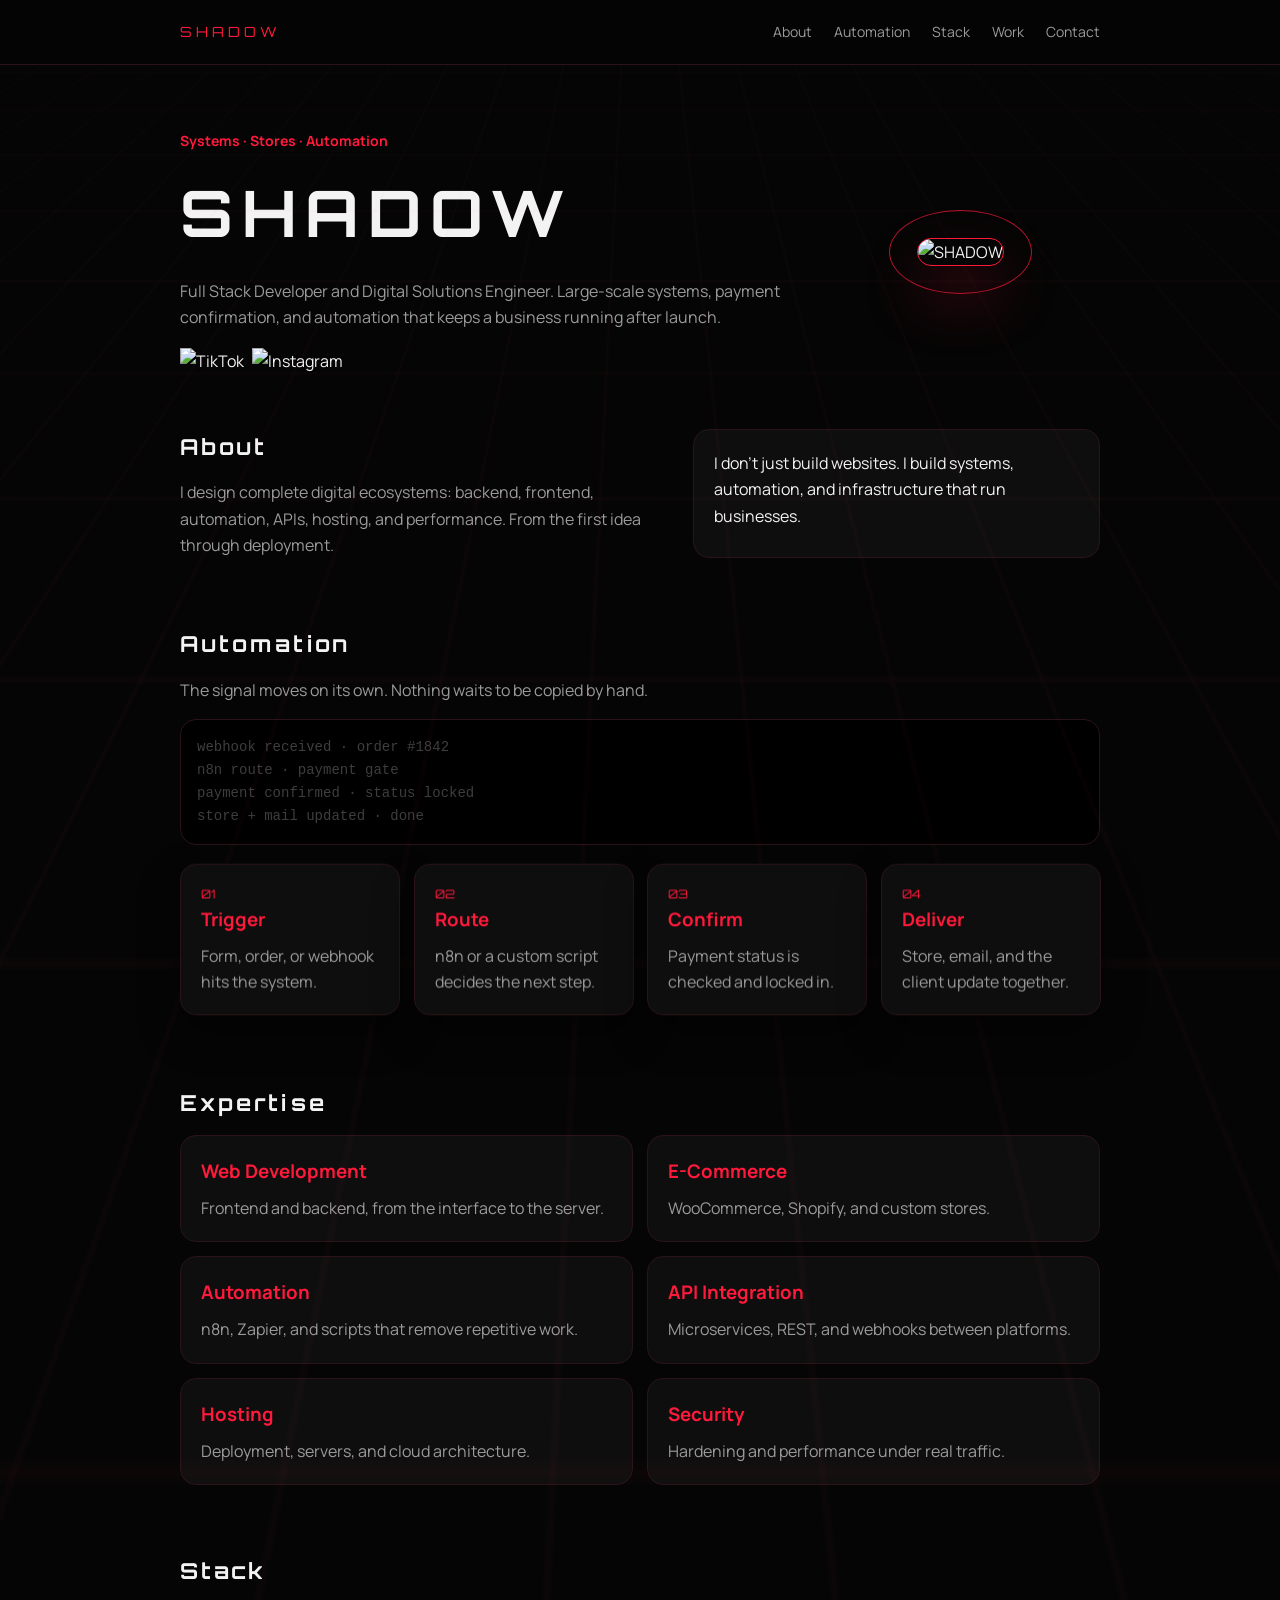
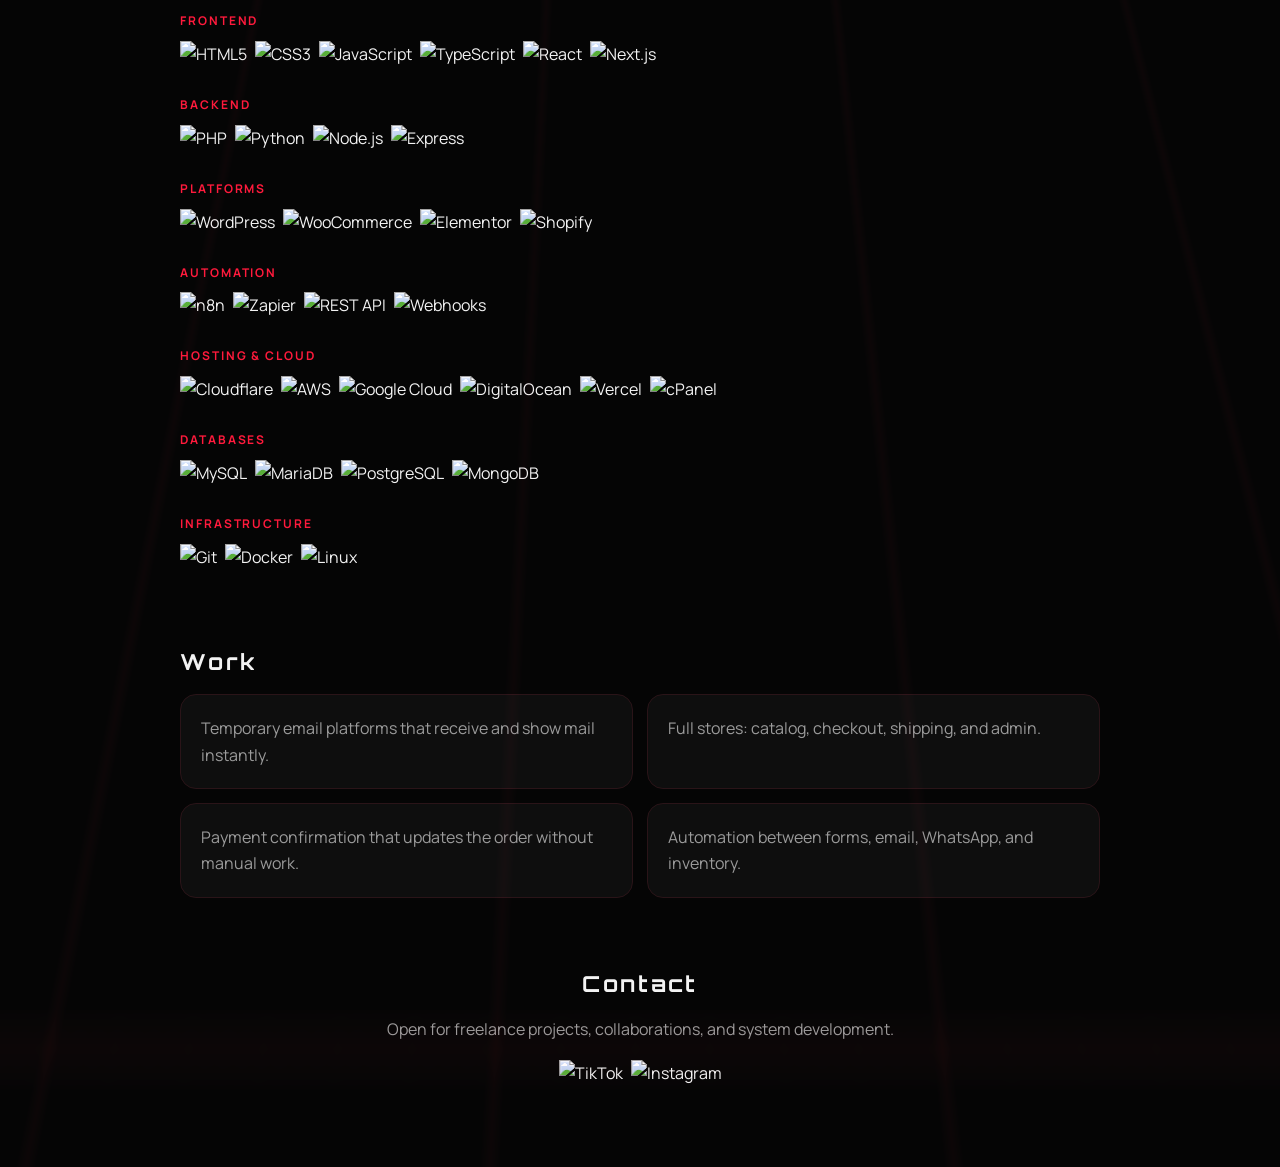
==== index.html @ a640f0ee "Add files via upload" ====
<!DOCTYPE html>
<html lang="en">
<head>
  <meta charset="UTF-8" />
  <meta name="viewport" content="width=device-width, initial-scale=1" />
  <title>SHADOW</title>
  <link href="https://fonts.googleapis.com/css2?family=Manrope:wght@400;600;700&family=Orbitron:wght@700;800&display=swap" rel="stylesheet" />
  <style>
    :root { --bg:#050505; --surface:#101010; --fg:#f3f3f3; --muted:#9b9b9b; --red:#ff1a3c; --border:#2a1418; }
    * { box-sizing: border-box; margin: 0; padding: 0; }
    body { background: var(--bg); color: var(--fg); font-family: Manrope, sans-serif; line-height: 1.65; overflow-x: hidden; }
    a { color: inherit; text-decoration: none; }
    .gridbg { position: fixed; inset: 0; pointer-events: none; opacity: .35; background-image: linear-gradient(rgba(255,26,60,.08) 1px, transparent 1px), linear-gradient(90deg, rgba(255,26,60,.08) 1px, transparent 1px); background-size: 48px 48px; transform: perspective(600px) rotateX(62deg) translateY(-18%); transform-origin: center top; }
    header { position: sticky; top: 0; z-index: 5; background: rgba(5,5,5,.92); border-bottom: 1px solid var(--border); backdrop-filter: blur(12px); }
    .wrap { max-width: 960px; margin: 0 auto; padding: 0 20px; position: relative; }
    .bar { display: flex; justify-content: space-between; align-items: center; min-height: 64px; }
    .mark, h1, h2 { font-family: Orbitron, sans-serif; }
    .mark { letter-spacing: .28em; color: var(--red); font-size: 14px; }
    nav { display: flex; gap: 22px; }
    nav a { color: var(--muted); font-size: 14px; }
    .hero { display: grid; gap: 36px; align-items: center; padding: 64px 0 20px; }
    .kicker { color: var(--red); font-weight: 700; font-size: 14px; }
    h1 { letter-spacing: .14em; font-size: clamp(42px, 8vw, 64px); margin: 8px 0 12px; }
    h2 { letter-spacing: .14em; font-size: 22px; margin-bottom: 14px; }
    .muted { color: var(--muted); }
    .stage { perspective: 900px; display: flex; justify-content: center; }
    .card3d { position: relative; transform-style: preserve-3d; animation: floaty 6s ease-in-out infinite; }
    .avatar { width: 260px; height: 320px; object-fit: cover; object-position: top; border-radius: 24px; border: 1px solid var(--red); box-shadow: 0 30px 60px rgba(255,26,60,.28); }
    .ring { position: absolute; inset: -28px; border: 1px solid rgba(255,26,60,.7); border-radius: 50%; animation: orbit 7s linear infinite; }
    .log { margin-top: 16px; border: 1px solid var(--border); border-radius: 16px; background: #000; padding: 16px; font-family: ui-monospace, monospace; font-size: 14px; }
    .log p { opacity: .25; animation: log-cycle 8s linear infinite; }
    .log p:nth-child(2) { animation-delay: 2s; }
    .log p:nth-child(3) { animation-delay: 4s; }
    .log p:nth-child(4) { animation-delay: 6s; }
    @keyframes floaty { 0%,100% { transform: rotateY(-24deg) rotateX(12deg) translateY(0); } 50% { transform: rotateY(18deg) rotateX(2deg) translateY(-16px); } }
    @keyframes orbit { from { transform: rotateX(72deg) rotateZ(0deg); } to { transform: rotateX(72deg) rotateZ(360deg); } }
    @keyframes log-cycle { 0%,12% { opacity:.25; color:#9b9b9b; } 18%,38% { opacity:1; color:#ff1a3c; } 48%,100% { opacity:.35; color:#f3f3f3; } }
    section { padding: 34px 0; }
    .cards, .flow { display: grid; gap: 14px; }
    .box { background: rgba(16,16,16,.92); border: 1px solid var(--border); border-radius: 16px; padding: 20px; }
    .box h3 { color: var(--red); margin-bottom: 8px; }
    .flow article { transform: rotateX(8deg); box-shadow: 0 18px 40px rgba(0,0,0,.45); }
    .num { font-family: Orbitron, sans-serif; color: var(--red); font-size: 12px; }
    .badges, .social { display: flex; flex-wrap: wrap; gap: 8px; }
    .badges img, .social img { height: 32px; }
    .group { margin-top: 22px; }
    .group h3 { color: var(--red); font-size: 12px; letter-spacing: .16em; text-transform: uppercase; margin-bottom: 10px; }
    .contact { text-align: center; padding-bottom: 80px; }
    .social { justify-content: center; margin-top: 18px; }
    @media (min-width: 800px) {
      .hero { grid-template-columns: 1fr 280px; }
      .cards { grid-template-columns: 1fr 1fr; }
      .flow { grid-template-columns: repeat(4, 1fr); }
      .about { display: grid; grid-template-columns: 1.1fr .9fr; gap: 16px; }
    }
    @media (max-width: 700px) { nav { display: none; } .avatar { width: 200px; height: 250px; } }
  </style>
</head>
<body>
  <div class="gridbg"></div>
  <header>
    <div class="wrap bar">
      <a class="mark" href="#top">SHADOW</a>
      <nav>
        <a href="#about">About</a>
        <a href="#flow">Automation</a>
        <a href="#stack">Stack</a>
        <a href="#work">Work</a>
        <a href="#contact">Contact</a>
      </nav>
    </div>
  </header>
  <main id="top" class="wrap">
    <section class="hero">
      <div>
        <p class="kicker">Systems · Stores · Automation</p>
        <h1>SHADOW</h1>
        <p class="muted">Full Stack Developer and Digital Solutions Engineer. Large-scale systems, payment confirmation, and automation that keeps a business running after launch.</p>
        <div class="social" style="justify-content:flex-start">
          <a href="https://www.tiktok.com/@shadow1s10" target="_blank" rel="noreferrer"><img alt="TikTok" src="https://img.shields.io/badge/TikTok-000000?style=for-the-badge&logo=tiktok&logoColor=white" /></a>
          <a href="https://www.instagram.com/shadow1s10" target="_blank" rel="noreferrer"><img alt="Instagram" src="https://img.shields.io/badge/Instagram-E4405F?style=for-the-badge&logo=instagram&logoColor=white" /></a>
        </div>
      </div>
      <div class="stage">
        <div class="card3d">
          <div class="ring"></div>
          <img class="avatar" src="https://i.postimg.cc/wTJt56z7/Chat-GPT-Image-30-mayw-2026-08-23-37-s.png" alt="SHADOW" />
        </div>
      </div>
    </section>
    <section id="about" class="about">
      <div>
        <h2>About</h2>
        <p class="muted">I design complete digital ecosystems: backend, frontend, automation, APIs, hosting, and performance. From the first idea through deployment.</p>
      </div>
      <blockquote class="box">I don’t just build websites. I build systems, automation, and infrastructure that run businesses.</blockquote>
    </section>
    <section id="flow">
      <h2>Automation</h2>
      <p class="muted">The signal moves on its own. Nothing waits to be copied by hand.</p>
      <div class="log">
        <p>webhook received · order #1842</p>
        <p>n8n route · payment gate</p>
        <p>payment confirmed · status locked</p>
        <p>store + mail updated · done</p>
      </div>
      <div class="flow" style="margin-top:18px">
        <article class="box"><p class="num">01</p><h3>Trigger</h3><p class="muted">Form, order, or webhook hits the system.</p></article>
        <article class="box"><p class="num">02</p><h3>Route</h3><p class="muted">n8n or a custom script decides the next step.</p></article>
        <article class="box"><p class="num">03</p><h3>Confirm</h3><p class="muted">Payment status is checked and locked in.</p></article>
        <article class="box"><p class="num">04</p><h3>Deliver</h3><p class="muted">Store, email, and the client update together.</p></article>
      </div>
    </section>
    <section id="expertise">
      <h2>Expertise</h2>
      <div class="cards">
        <article class="box"><h3>Web Development</h3><p class="muted">Frontend and backend, from the interface to the server.</p></article>
        <article class="box"><h3>E-Commerce</h3><p class="muted">WooCommerce, Shopify, and custom stores.</p></article>
        <article class="box"><h3>Automation</h3><p class="muted">n8n, Zapier, and scripts that remove repetitive work.</p></article>
        <article class="box"><h3>API Integration</h3><p class="muted">Microservices, REST, and webhooks between platforms.</p></article>
        <article class="box"><h3>Hosting</h3><p class="muted">Deployment, servers, and cloud architecture.</p></article>
        <article class="box"><h3>Security</h3><p class="muted">Hardening and performance under real traffic.</p></article>
      </div>
    </section>
    <section id="stack">
      <h2>Stack</h2>
      <div class="group"><h3>Frontend</h3><div class="badges">
        <img alt="HTML5" src="https://img.shields.io/badge/HTML5-E34F26?style=for-the-badge&logo=html5&logoColor=white" />
        <img alt="CSS3" src="https://img.shields.io/badge/CSS3-1572B6?style=for-the-badge&logo=css3&logoColor=white" />
        <img alt="JavaScript" src="https://img.shields.io/badge/JavaScript-F7DF1E?style=for-the-badge&logo=javascript&logoColor=black" />
        <img alt="TypeScript" src="https://img.shields.io/badge/TypeScript-3178C6?style=for-the-badge&logo=typescript&logoColor=white" />
        <img alt="React" src="https://img.shields.io/badge/React-20232A?style=for-the-badge&logo=react&logoColor=61DAFB" />
        <img alt="Next.js" src="https://img.shields.io/badge/Next.js-000000?style=for-the-badge&logo=next.js&logoColor=white" />
      </div></div>
      <div class="group"><h3>Backend</h3><div class="badges">
        <img alt="PHP" src="https://img.shields.io/badge/PHP-777BB4?style=for-the-badge&logo=php&logoColor=white" />
        <img alt="Python" src="https://img.shields.io/badge/Python-3776AB?style=for-the-badge&logo=python&logoColor=white" />
        <img alt="Node.js" src="https://img.shields.io/badge/Node.js-339933?style=for-the-badge&logo=node.js&logoColor=white" />
        <img alt="Express" src="https://img.shields.io/badge/Express-000000?style=for-the-badge&logo=express&logoColor=white" />
      </div></div>
      <div class="group"><h3>Platforms</h3><div class="badges">
        <img alt="WordPress" src="https://img.shields.io/badge/WordPress-21759B?style=for-the-badge&logo=wordpress&logoColor=white" />
        <img alt="WooCommerce" src="https://img.shields.io/badge/WooCommerce-96588A?style=for-the-badge&logo=woocommerce&logoColor=white" />
        <img alt="Elementor" src="https://img.shields.io/badge/Elementor-92003B?style=for-the-badge&logo=elementor&logoColor=white" />
        <img alt="Shopify" src="https://img.shields.io/badge/Shopify-96BF48?style=for-the-badge&logo=shopify&logoColor=white" />
      </div></div>
      <div class="group"><h3>Automation</h3><div class="badges">
        <img alt="n8n" src="https://img.shields.io/badge/n8n-FF6D5A?style=for-the-badge" />
        <img alt="Zapier" src="https://img.shields.io/badge/Zapier-FF4A00?style=for-the-badge&logo=zapier&logoColor=white" />
        <img alt="REST API" src="https://img.shields.io/badge/REST%20API-02569B?style=for-the-badge" />
        <img alt="Webhooks" src="https://img.shields.io/badge/Webhooks-1E1E1E?style=for-the-badge" />
      </div></div>
      <div class="group"><h3>Hosting & Cloud</h3><div class="badges">
        <img alt="Cloudflare" src="https://img.shields.io/badge/Cloudflare-F38020?style=for-the-badge&logo=cloudflare&logoColor=white" />
        <img alt="AWS" src="https://img.shields.io/badge/AWS-FF9900?style=for-the-badge&logo=amazonaws&logoColor=white" />
        <img alt="Google Cloud" src="https://img.shields.io/badge/Google%20Cloud-4285F4?style=for-the-badge&logo=googlecloud&logoColor=white" />
        <img alt="DigitalOcean" src="https://img.shields.io/badge/DigitalOcean-0080FF?style=for-the-badge&logo=digitalocean&logoColor=white" />
        <img alt="Vercel" src="https://img.shields.io/badge/Vercel-000000?style=for-the-badge&logo=vercel&logoColor=white" />
        <img alt="cPanel" src="https://img.shields.io/badge/cPanel-FF6C2C?style=for-the-badge&logo=cpanel&logoColor=white" />
      </div></div>
      <div class="group"><h3>Databases</h3><div class="badges">
        <img alt="MySQL" src="https://img.shields.io/badge/MySQL-4479A1?style=for-the-badge&logo=mysql&logoColor=white" />
        <img alt="MariaDB" src="https://img.shields.io/badge/MariaDB-003545?style=for-the-badge&logo=mariadb&logoColor=white" />
        <img alt="PostgreSQL" src="https://img.shields.io/badge/PostgreSQL-316192?style=for-the-badge&logo=postgresql&logoColor=white" />
        <img alt="MongoDB" src="https://img.shields.io/badge/MongoDB-4EA94B?style=for-the-badge&logo=mongodb&logoColor=white" />
      </div></div>
      <div class="group"><h3>Infrastructure</h3><div class="badges">
        <img alt="Git" src="https://img.shields.io/badge/Git-F05032?style=for-the-badge&logo=git&logoColor=white" />
        <img alt="Docker" src="https://img.shields.io/badge/Docker-2496ED?style=for-the-badge&logo=docker&logoColor=white" />
        <img alt="Linux" src="https://img.shields.io/badge/Linux-FCC624?style=for-the-badge&logo=linux&logoColor=black" />
      </div></div>
    </section>
    <section id="work">
      <h2>Work</h2>
      <div class="cards">
        <div class="box muted">Temporary email platforms that receive and show mail instantly.</div>
        <div class="box muted">Full stores: catalog, checkout, shipping, and admin.</div>
        <div class="box muted">Payment confirmation that updates the order without manual work.</div>
        <div class="box muted">Automation between forms, email, WhatsApp, and inventory.</div>
      </div>
    </section>
    <section id="contact" class="contact">
      <h2>Contact</h2>
      <p class="muted">Open for freelance projects, collaborations, and system development.</p>
      <div class="social">
        <a href="https://www.tiktok.com/@shadow1s10" target="_blank" rel="noreferrer"><img alt="TikTok" src="https://img.shields.io/badge/TikTok-000000?style=for-the-badge&logo=tiktok&logoColor=white" /></a>
        <a href="https://www.instagram.com/shadow1s10" target="_blank" rel="noreferrer"><img alt="Instagram" src="https://img.shields.io/badge/Instagram-E4405F?style=for-the-badge&logo=instagram&logoColor=white" /></a>
      </div>
    </section>
  </main>
</body>
</html>
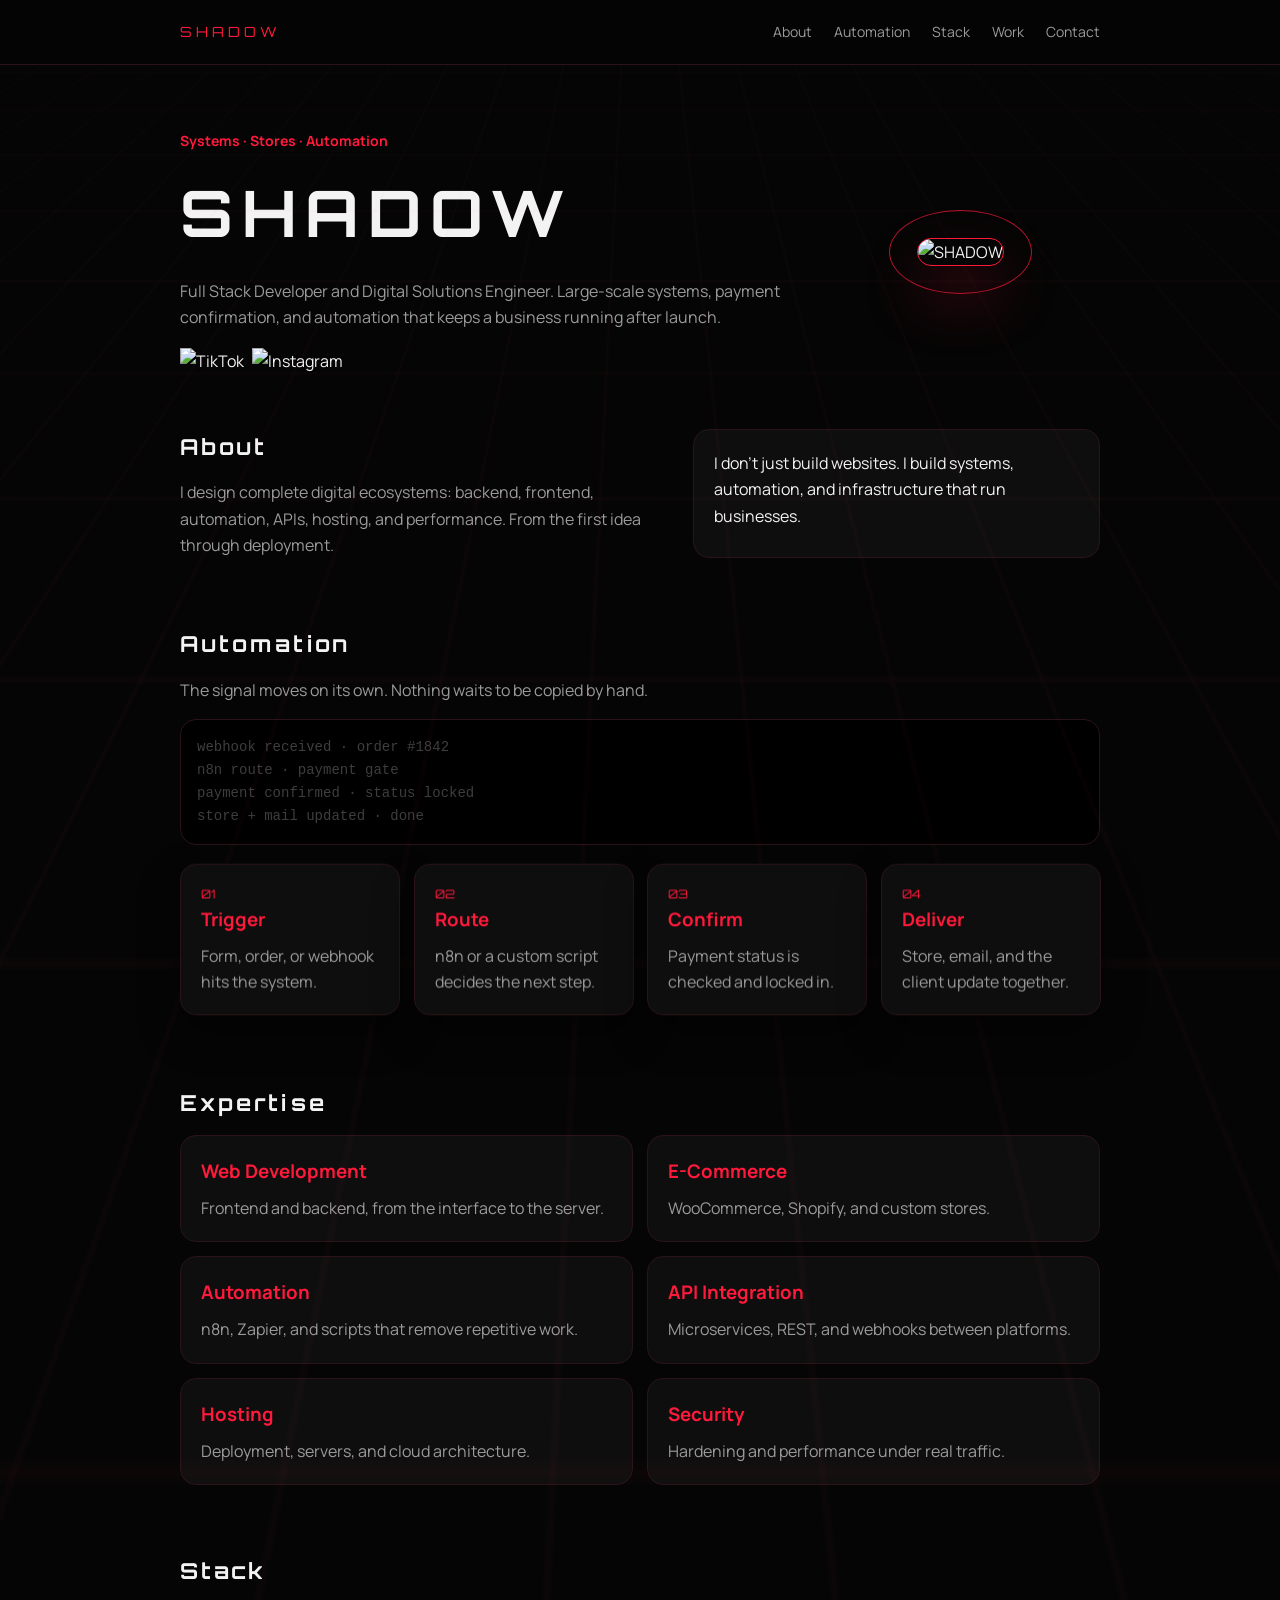
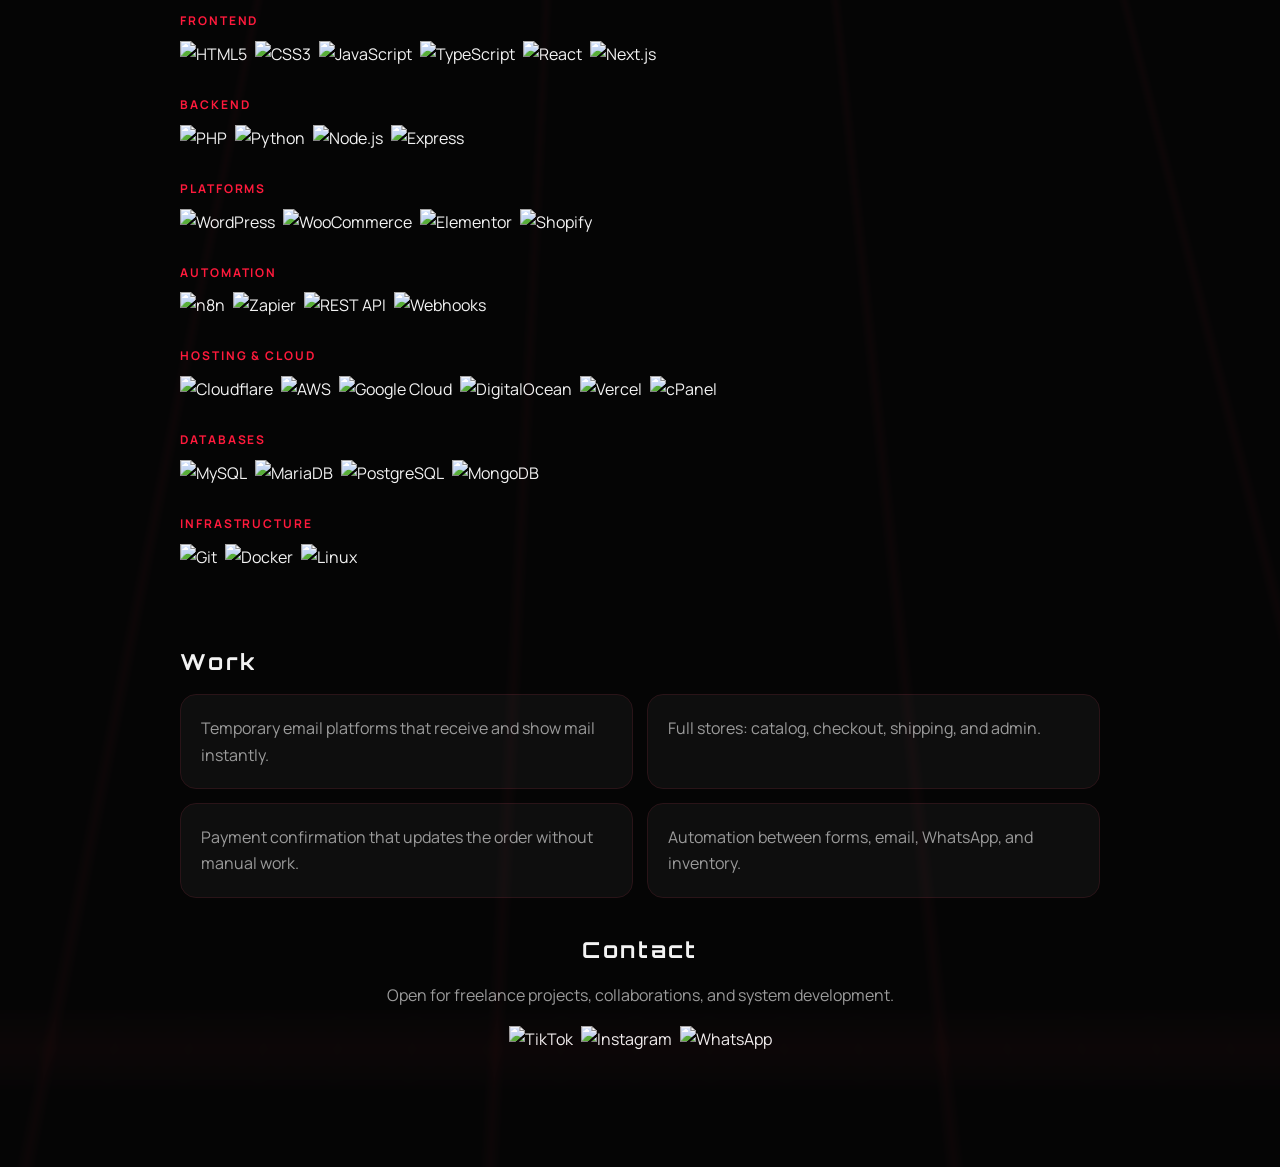
==== commit a6c80409: "Update index.html" ====
--- a/index.html
+++ b/index.html
@@ -178,15 +178,21 @@
         <div class="box muted">Payment confirmation that updates the order without manual work.</div>
         <div class="box muted">Automation between forms, email, WhatsApp, and inventory.</div>
       </div>
-    </section>
-    <section id="contact" class="contact">
-      <h2>Contact</h2>
-      <p class="muted">Open for freelance projects, collaborations, and system development.</p>
-      <div class="social">
-        <a href="https://www.tiktok.com/@shadow1s10" target="_blank" rel="noreferrer"><img alt="TikTok" src="https://img.shields.io/badge/TikTok-000000?style=for-the-badge&logo=tiktok&logoColor=white" /></a>
-        <a href="https://www.instagram.com/shadow1s10" target="_blank" rel="noreferrer"><img alt="Instagram" src="https://img.shields.io/badge/Instagram-E4405F?style=for-the-badge&logo=instagram&logoColor=white" /></a>
-      </div>
-    </section>
+   <section id="contact" class="contact">
+  <h2>Contact</h2>
+  <p class="muted">Open for freelance projects, collaborations, and system development.</p>
+  <div class="social">
+    <a href="https://www.tiktok.com/@shadow1s10" target="_blank" rel="noreferrer">
+      <img alt="TikTok" src="https://img.shields.io/badge/TikTok-000000?style=for-the-badge&logo=tiktok&logoColor=white" />
+    </a>
+    <a href="https://www.instagram.com/shadow1s10" target="_blank" rel="noreferrer">
+      <img alt="Instagram" src="https://img.shields.io/badge/Instagram-E4405F?style=for-the-badge&logo=instagram&logoColor=white" />
+    </a>
+    <a href="https://wa.me/shadow1s10" target="_blank" rel="noreferrer">
+      <img alt="WhatsApp" src="https://img.shields.io/badge/WhatsApp-25D366?style=for-the-badge&logo=whatsapp&logoColor=white" />
+    </a>
+  </div>
+</section>
   </main>
 </body>
 </html>
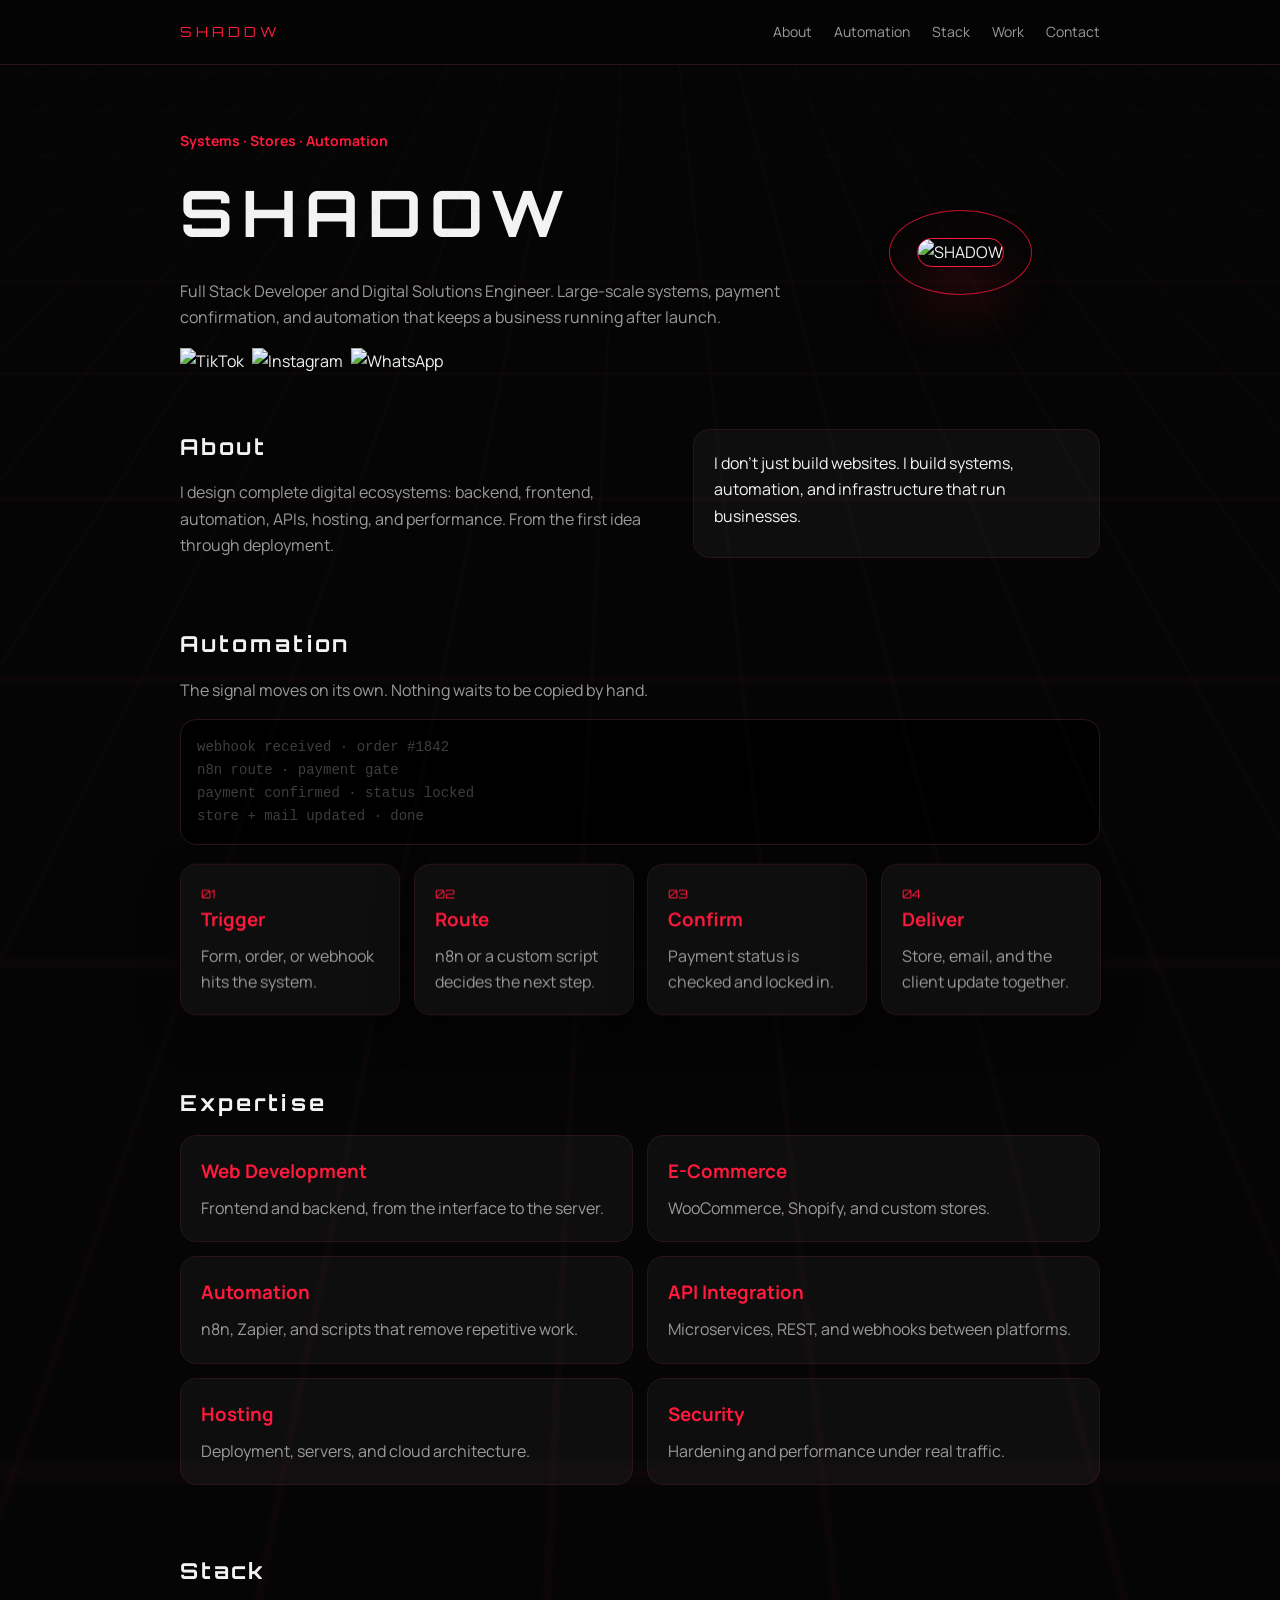
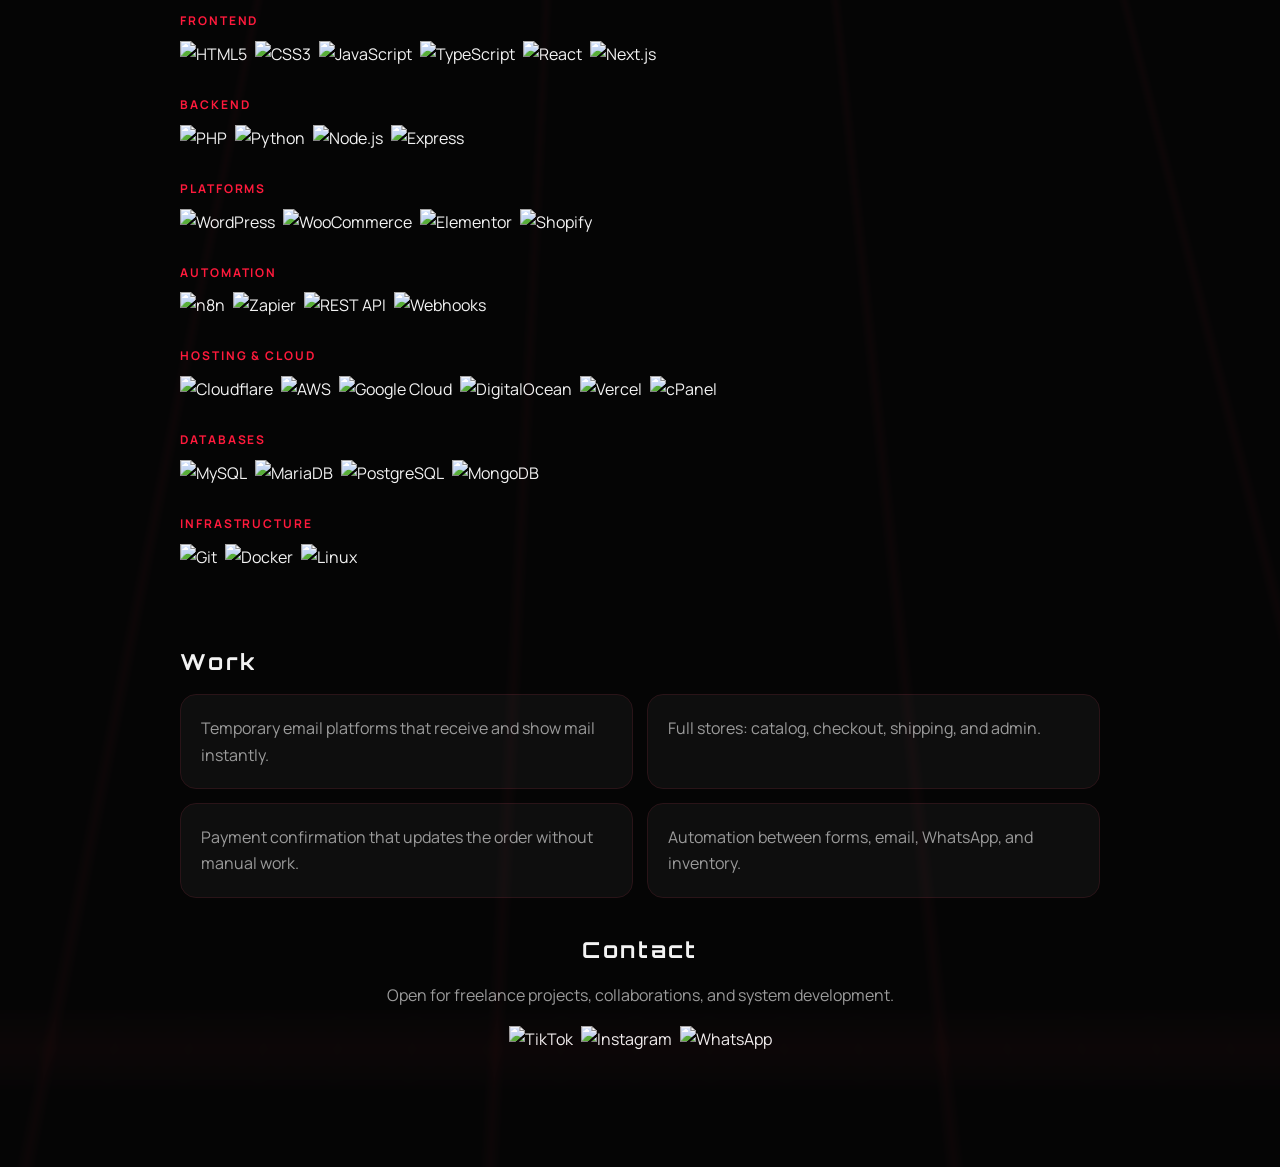
==== commit e5d14a97: "Update index.html" ====
--- a/index.html
+++ b/index.html
@@ -76,10 +76,17 @@
         <p class="kicker">Systems · Stores · Automation</p>
         <h1>SHADOW</h1>
         <p class="muted">Full Stack Developer and Digital Solutions Engineer. Large-scale systems, payment confirmation, and automation that keeps a business running after launch.</p>
-        <div class="social" style="justify-content:flex-start">
-          <a href="https://www.tiktok.com/@shadow1s10" target="_blank" rel="noreferrer"><img alt="TikTok" src="https://img.shields.io/badge/TikTok-000000?style=for-the-badge&logo=tiktok&logoColor=white" /></a>
-          <a href="https://www.instagram.com/shadow1s10" target="_blank" rel="noreferrer"><img alt="Instagram" src="https://img.shields.io/badge/Instagram-E4405F?style=for-the-badge&logo=instagram&logoColor=white" /></a>
-        </div>
+      <div class="social" style="justify-content:flex-start">
+  <a href="https://www.tiktok.com/@shadow1s10" target="_blank" rel="noreferrer">
+    <img alt="TikTok" src="https://img.shields.io/badge/TikTok-000000?style=for-the-badge&logo=tiktok&logoColor=white" />
+  </a>
+  <a href="https://www.instagram.com/shadow1s10" target="_blank" rel="noreferrer">
+    <img alt="Instagram" src="https://img.shields.io/badge/Instagram-E4405F?style=for-the-badge&logo=instagram&logoColor=white" />
+  </a>
+  <a href="https://wa.me/shadow1s10" target="_blank" rel="noreferrer">
+    <img alt="WhatsApp" src="https://img.shields.io/badge/WhatsApp-25D366?style=for-the-badge&logo=whatsapp&logoColor=white" />
+  </a>
+</div>
       </div>
       <div class="stage">
         <div class="card3d">
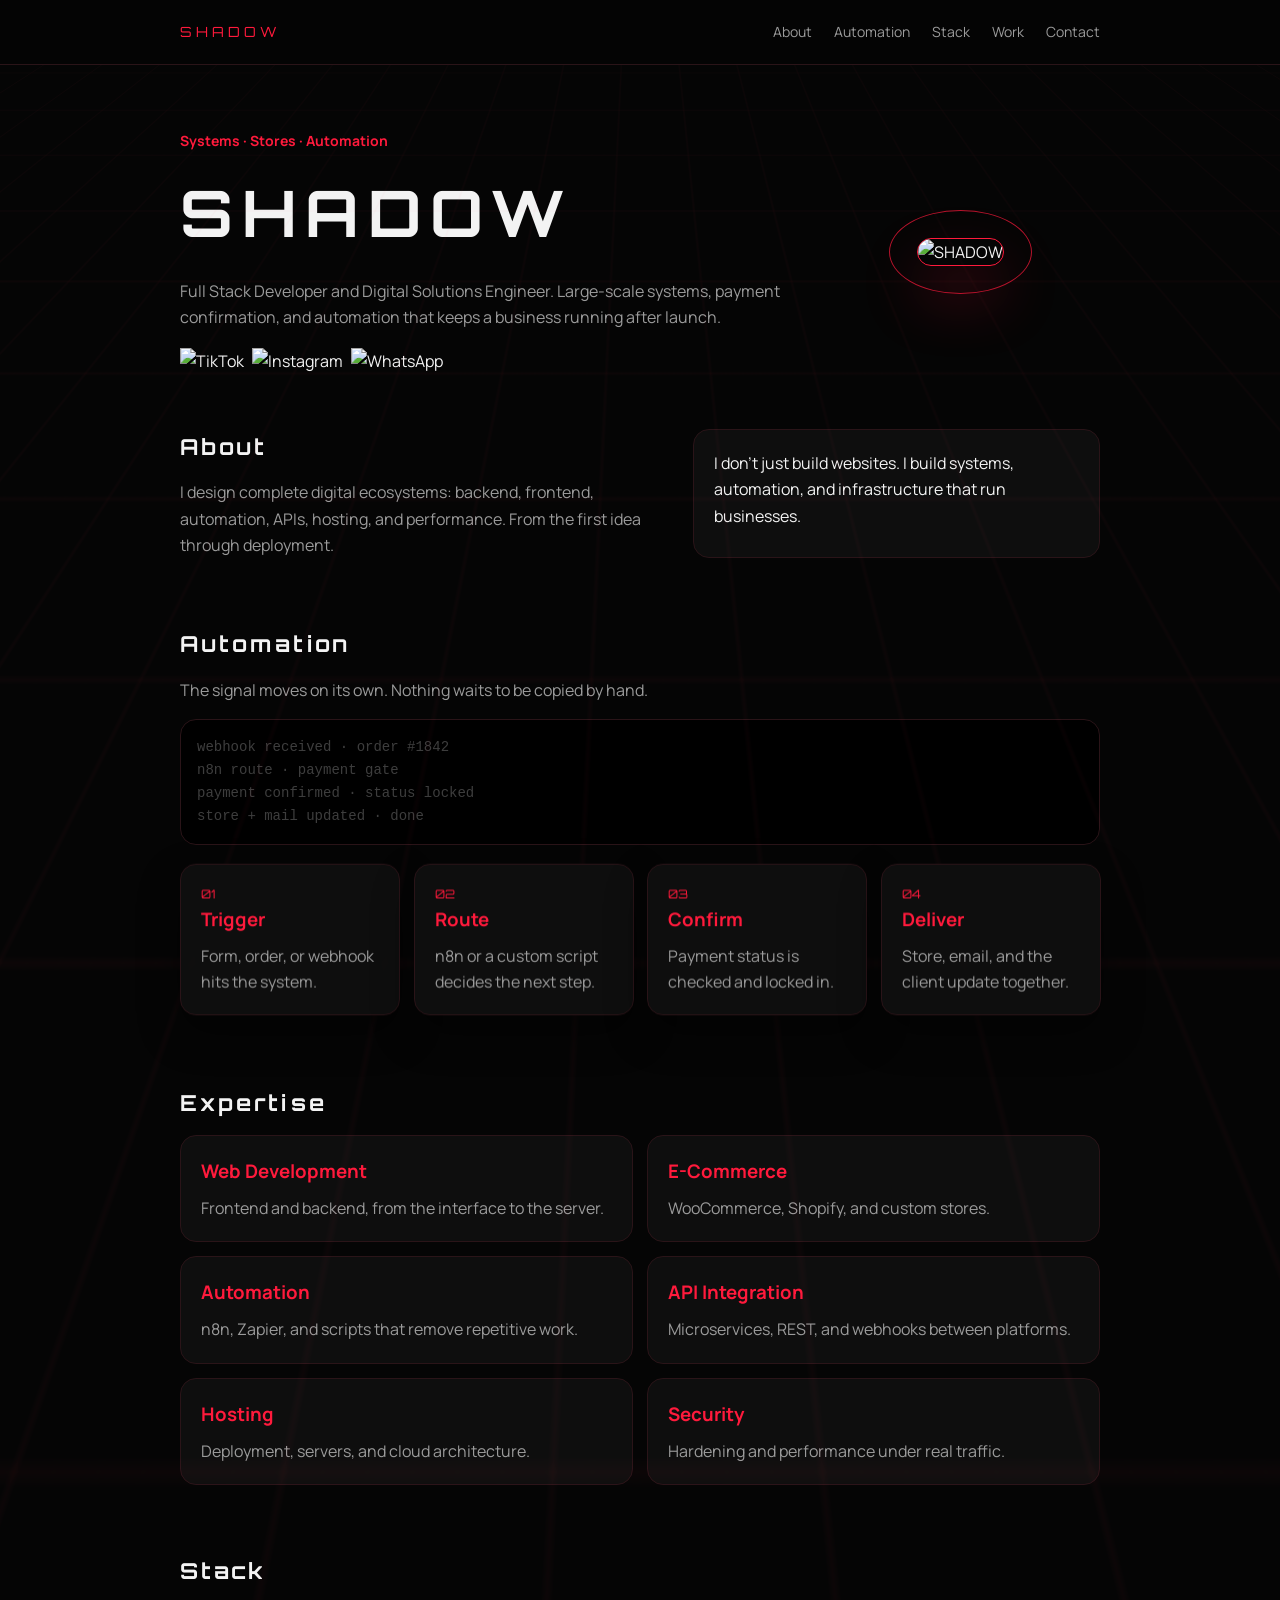
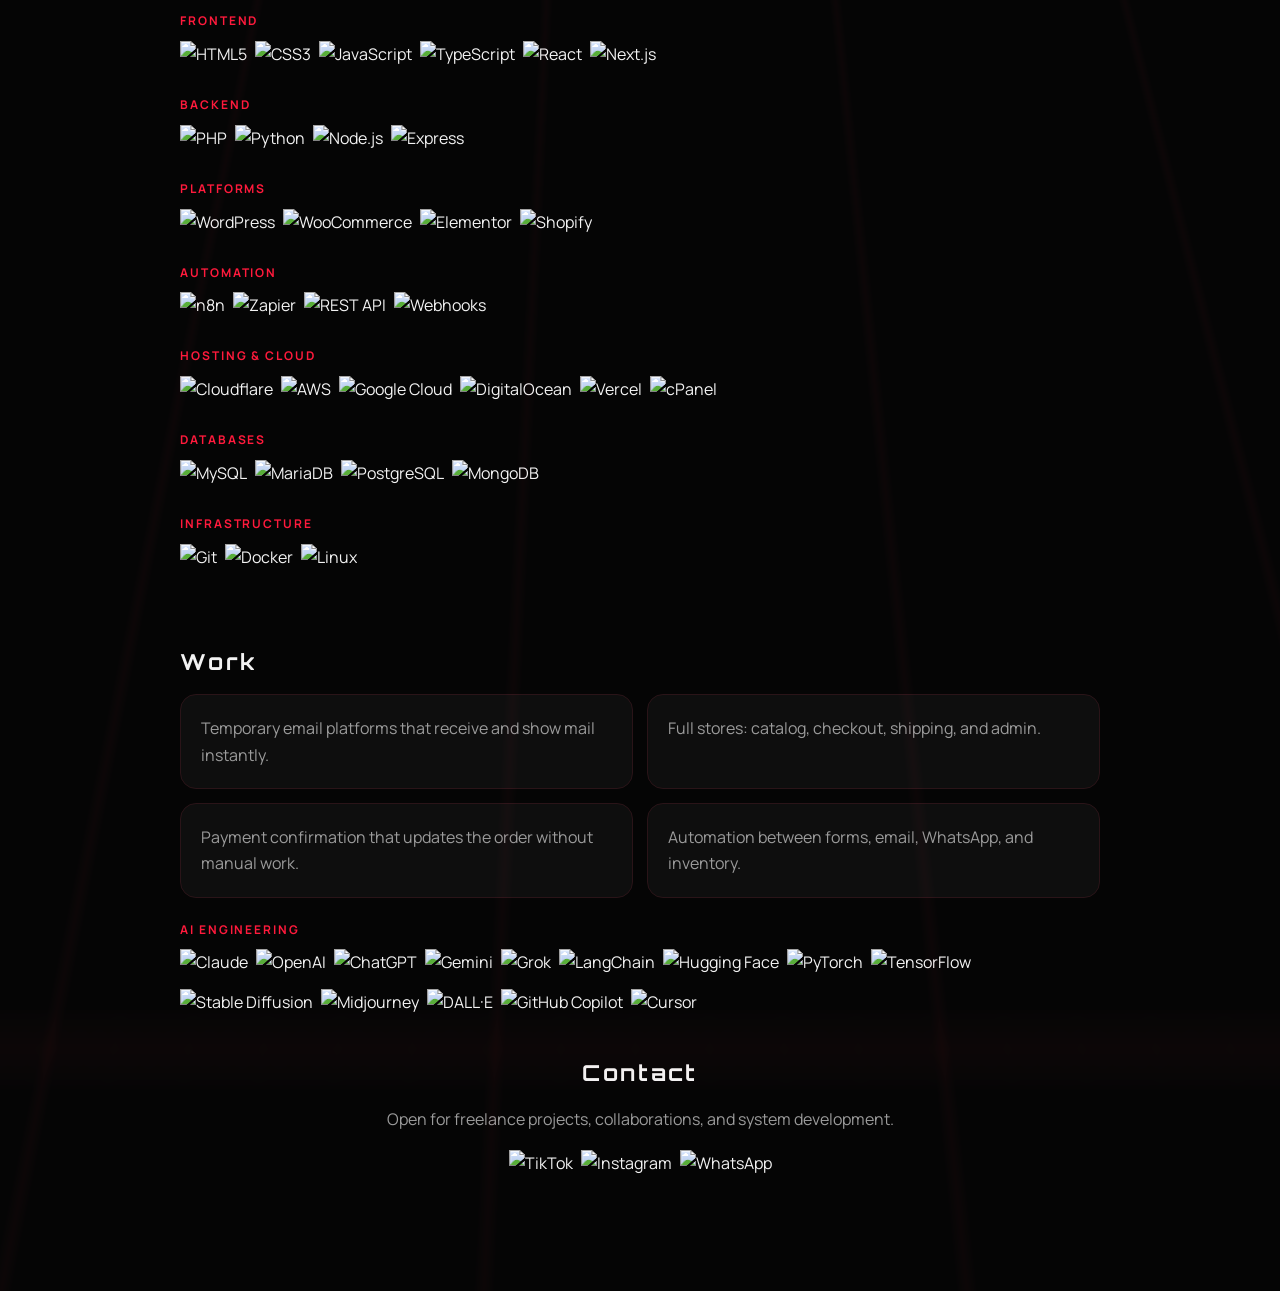
==== commit a66aadd5: "Add AI Engineering section with badges" ====
--- a/index.html
+++ b/index.html
@@ -185,6 +185,25 @@
         <div class="box muted">Payment confirmation that updates the order without manual work.</div>
         <div class="box muted">Automation between forms, email, WhatsApp, and inventory.</div>
       </div>
+      <div class="group">
+  <h3>AI Engineering</h3>
+  <div class="badges">
+    <img alt="Claude" src="https://img.shields.io/badge/Claude-191919?style=for-the-badge&logo=anthropic&logoColor=white" />
+    <img alt="OpenAI" src="https://img.shields.io/badge/OpenAI-412991?style=for-the-badge&logo=openai&logoColor=white" />
+    <img alt="ChatGPT" src="https://img.shields.io/badge/ChatGPT-74aa9c?style=for-the-badge&logo=openai&logoColor=white" />
+    <img alt="Gemini" src="https://img.shields.io/badge/Gemini-8E75B2?style=for-the-badge&logo=googlegemini&logoColor=white" />
+    <img alt="Grok" src="https://img.shields.io/badge/Grok-000000?style=for-the-badge&logo=x&logoColor=white" />
+    <img alt="LangChain" src="https://img.shields.io/badge/LangChain-1C3C3C?style=for-the-badge&logo=langchain&logoColor=white" />
+    <img alt="Hugging Face" src="https://img.shields.io/badge/Hugging%20Face-FFD21E?style=for-the-badge&logo=huggingface&logoColor=black" />
+    <img alt="PyTorch" src="https://img.shields.io/badge/PyTorch-EE4C2C?style=for-the-badge&logo=pytorch&logoColor=white" />
+    <img alt="TensorFlow" src="https://img.shields.io/badge/TensorFlow-FF6F00?style=for-the-badge&logo=tensorflow&logoColor=white" />
+    <img alt="Stable Diffusion" src="https://img.shields.io/badge/Stable%20Diffusion-8A2BE2?style=for-the-badge&logo=stabilityai&logoColor=white" />
+    <img alt="Midjourney" src="https://img.shields.io/badge/Midjourney-000000?style=for-the-badge&logo=midjourney&logoColor=white" />
+    <img alt="DALL·E" src="https://img.shields.io/badge/DALL·E-412991?style=for-the-badge&logo=openai&logoColor=white" />
+    <img alt="GitHub Copilot" src="https://img.shields.io/badge/GitHub%20Copilot-000000?style=for-the-badge&logo=githubcopilot&logoColor=white" />
+    <img alt="Cursor" src="https://img.shields.io/badge/Cursor-000000?style=for-the-badge&logo=cursor&logoColor=white" />
+  </div>
+</div>
    <section id="contact" class="contact">
   <h2>Contact</h2>
   <p class="muted">Open for freelance projects, collaborations, and system development.</p>
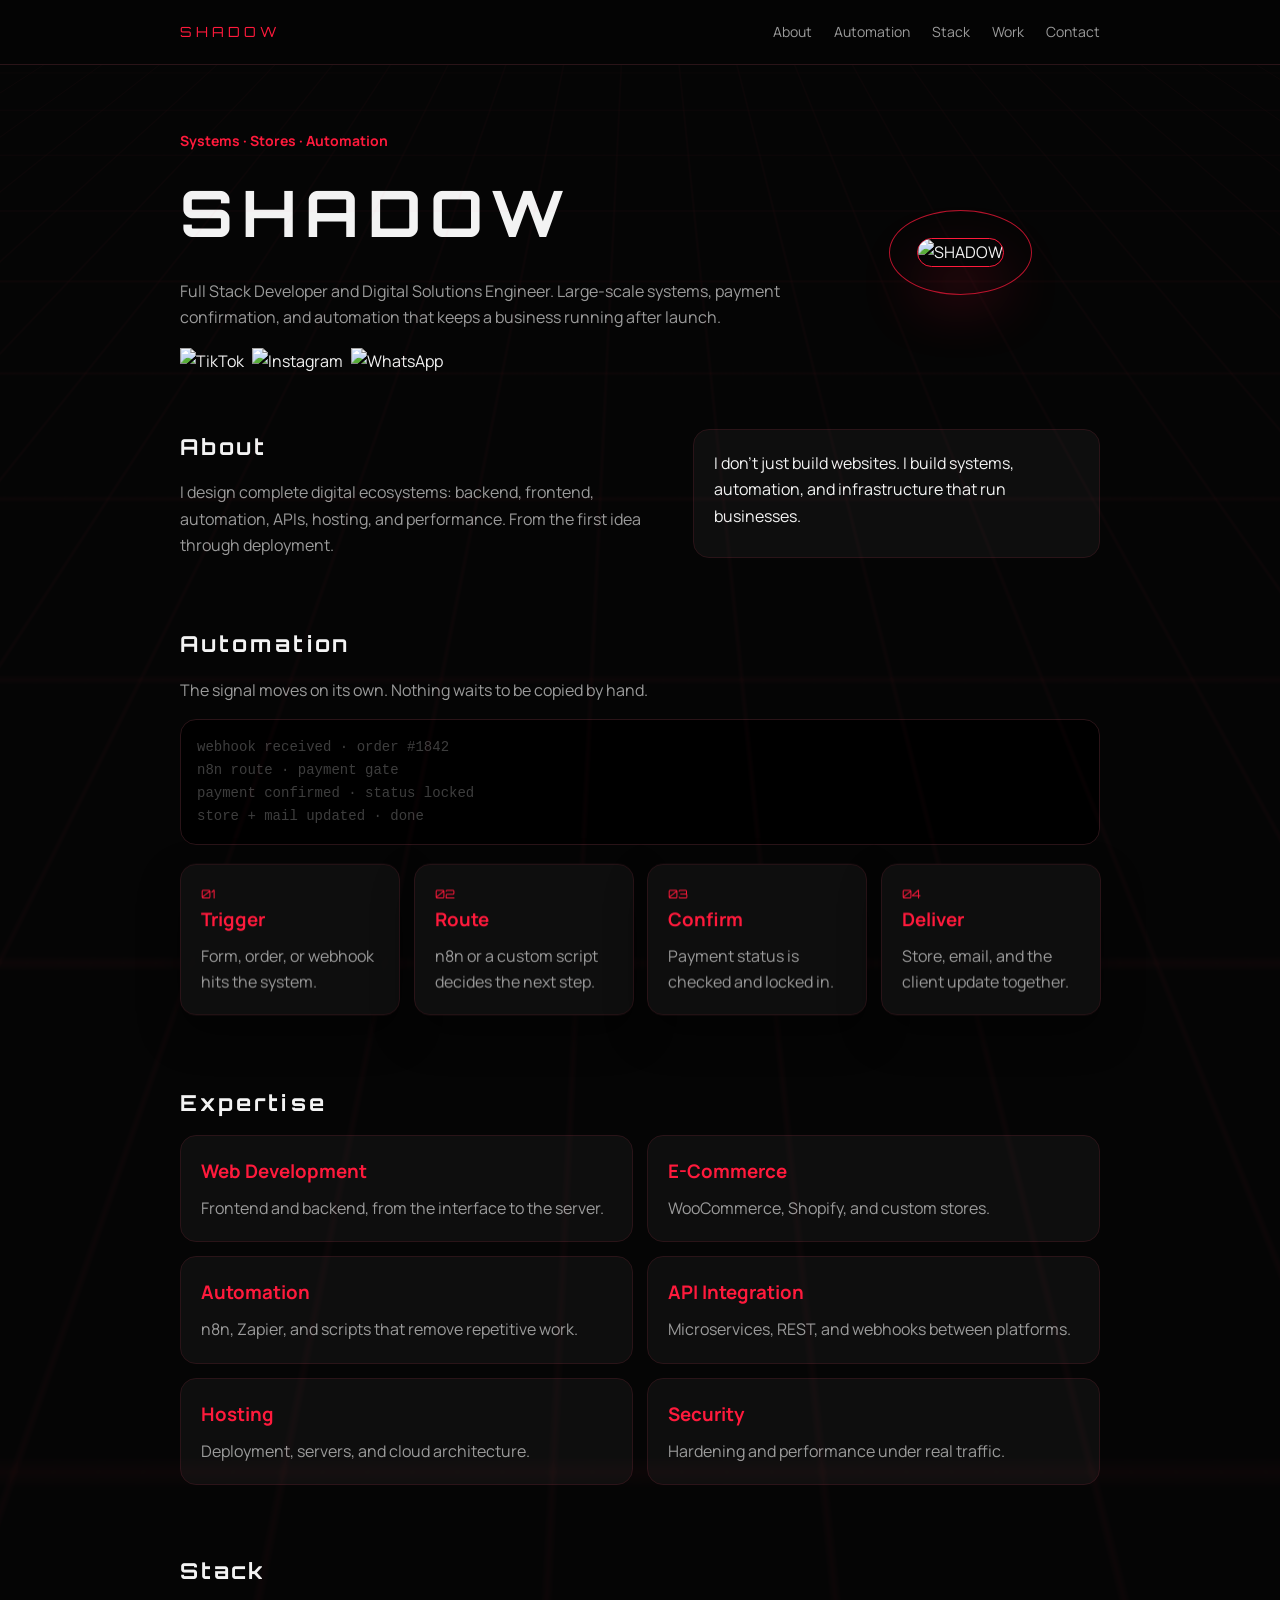
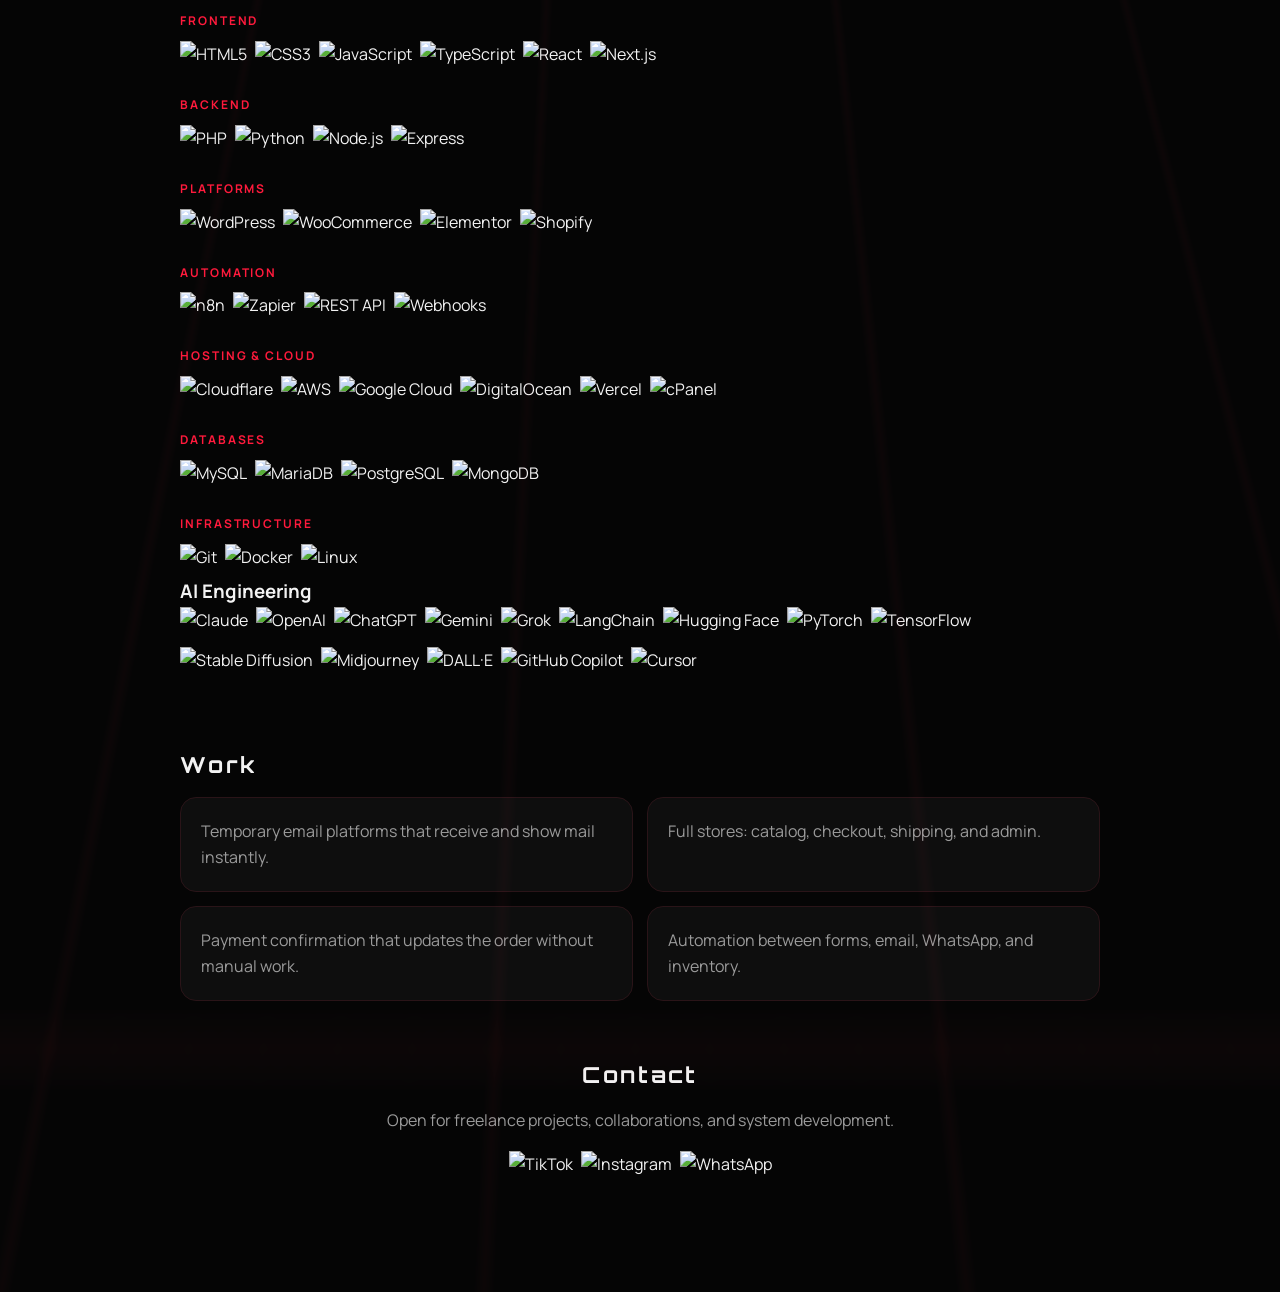
==== commit 9776c6a4: "Update index.html" ====
--- a/index.html
+++ b/index.html
@@ -176,17 +176,7 @@
         <img alt="Docker" src="https://img.shields.io/badge/Docker-2496ED?style=for-the-badge&logo=docker&logoColor=white" />
         <img alt="Linux" src="https://img.shields.io/badge/Linux-FCC624?style=for-the-badge&logo=linux&logoColor=black" />
       </div></div>
-    </section>
-    <section id="work">
-      <h2>Work</h2>
-      <div class="cards">
-        <div class="box muted">Temporary email platforms that receive and show mail instantly.</div>
-        <div class="box muted">Full stores: catalog, checkout, shipping, and admin.</div>
-        <div class="box muted">Payment confirmation that updates the order without manual work.</div>
-        <div class="box muted">Automation between forms, email, WhatsApp, and inventory.</div>
-      </div>
-      <div class="group">
-  <h3>AI Engineering</h3>
+      <h3>AI Engineering</h3>
   <div class="badges">
     <img alt="Claude" src="https://img.shields.io/badge/Claude-191919?style=for-the-badge&logo=anthropic&logoColor=white" />
     <img alt="OpenAI" src="https://img.shields.io/badge/OpenAI-412991?style=for-the-badge&logo=openai&logoColor=white" />
@@ -203,6 +193,16 @@
     <img alt="GitHub Copilot" src="https://img.shields.io/badge/GitHub%20Copilot-000000?style=for-the-badge&logo=githubcopilot&logoColor=white" />
     <img alt="Cursor" src="https://img.shields.io/badge/Cursor-000000?style=for-the-badge&logo=cursor&logoColor=white" />
   </div>
+    </section>
+    <section id="work">
+      <h2>Work</h2>
+      <div class="cards">
+        <div class="box muted">Temporary email platforms that receive and show mail instantly.</div>
+        <div class="box muted">Full stores: catalog, checkout, shipping, and admin.</div>
+        <div class="box muted">Payment confirmation that updates the order without manual work.</div>
+        <div class="box muted">Automation between forms, email, WhatsApp, and inventory.</div>
+      </div>
+      <div class="group">
 </div>
    <section id="contact" class="contact">
   <h2>Contact</h2>
